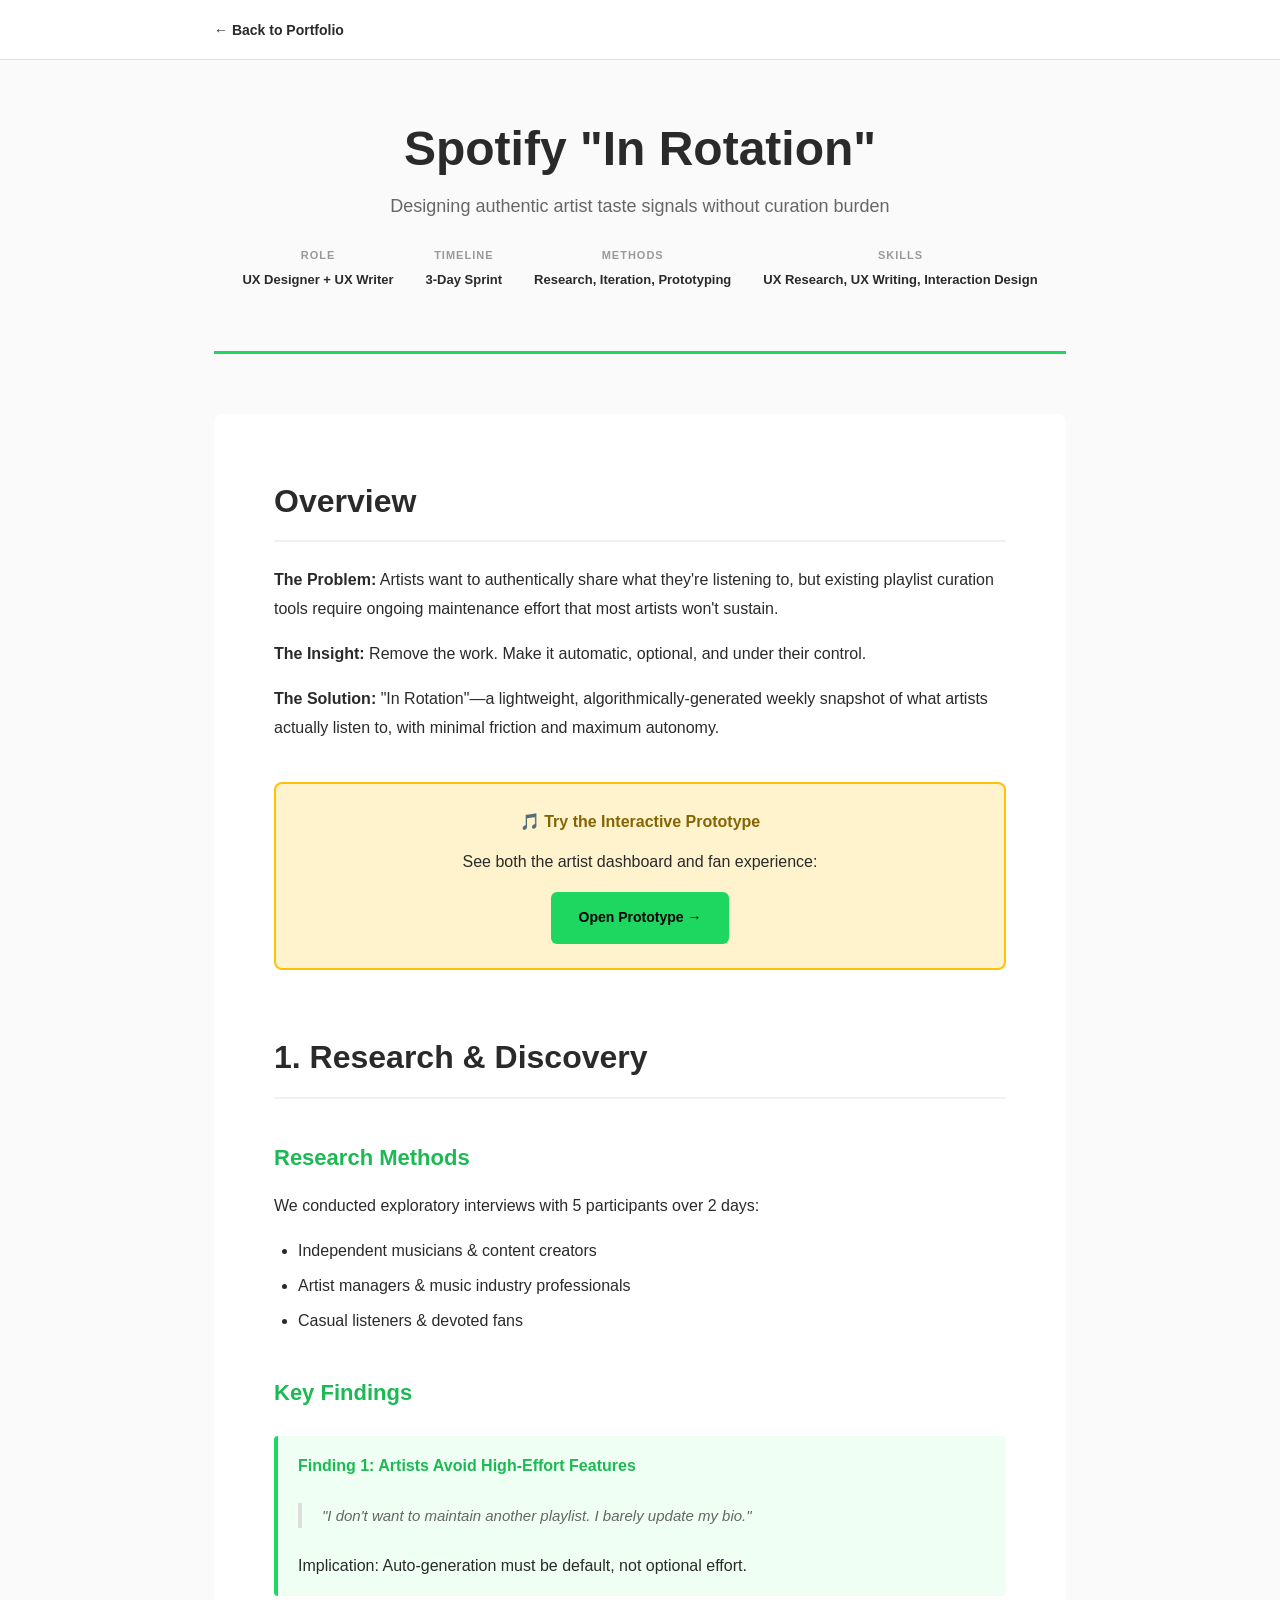
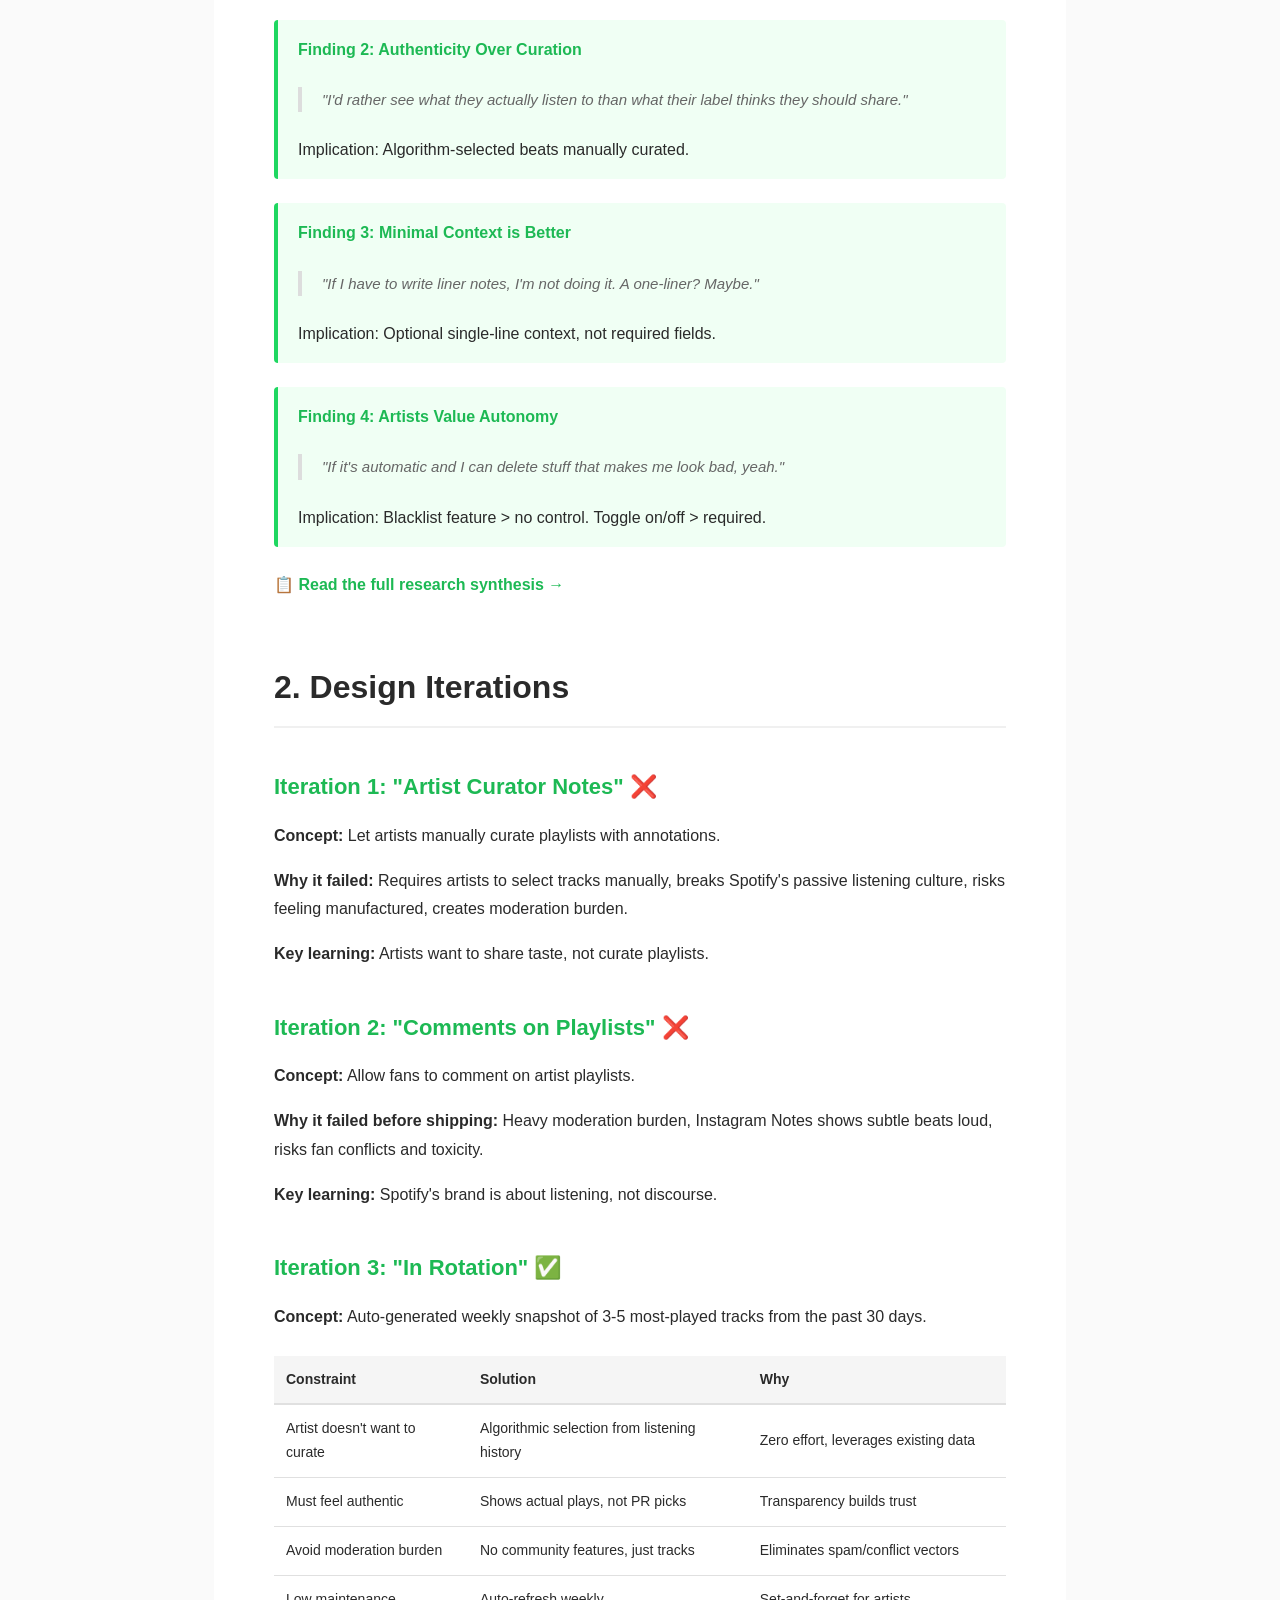
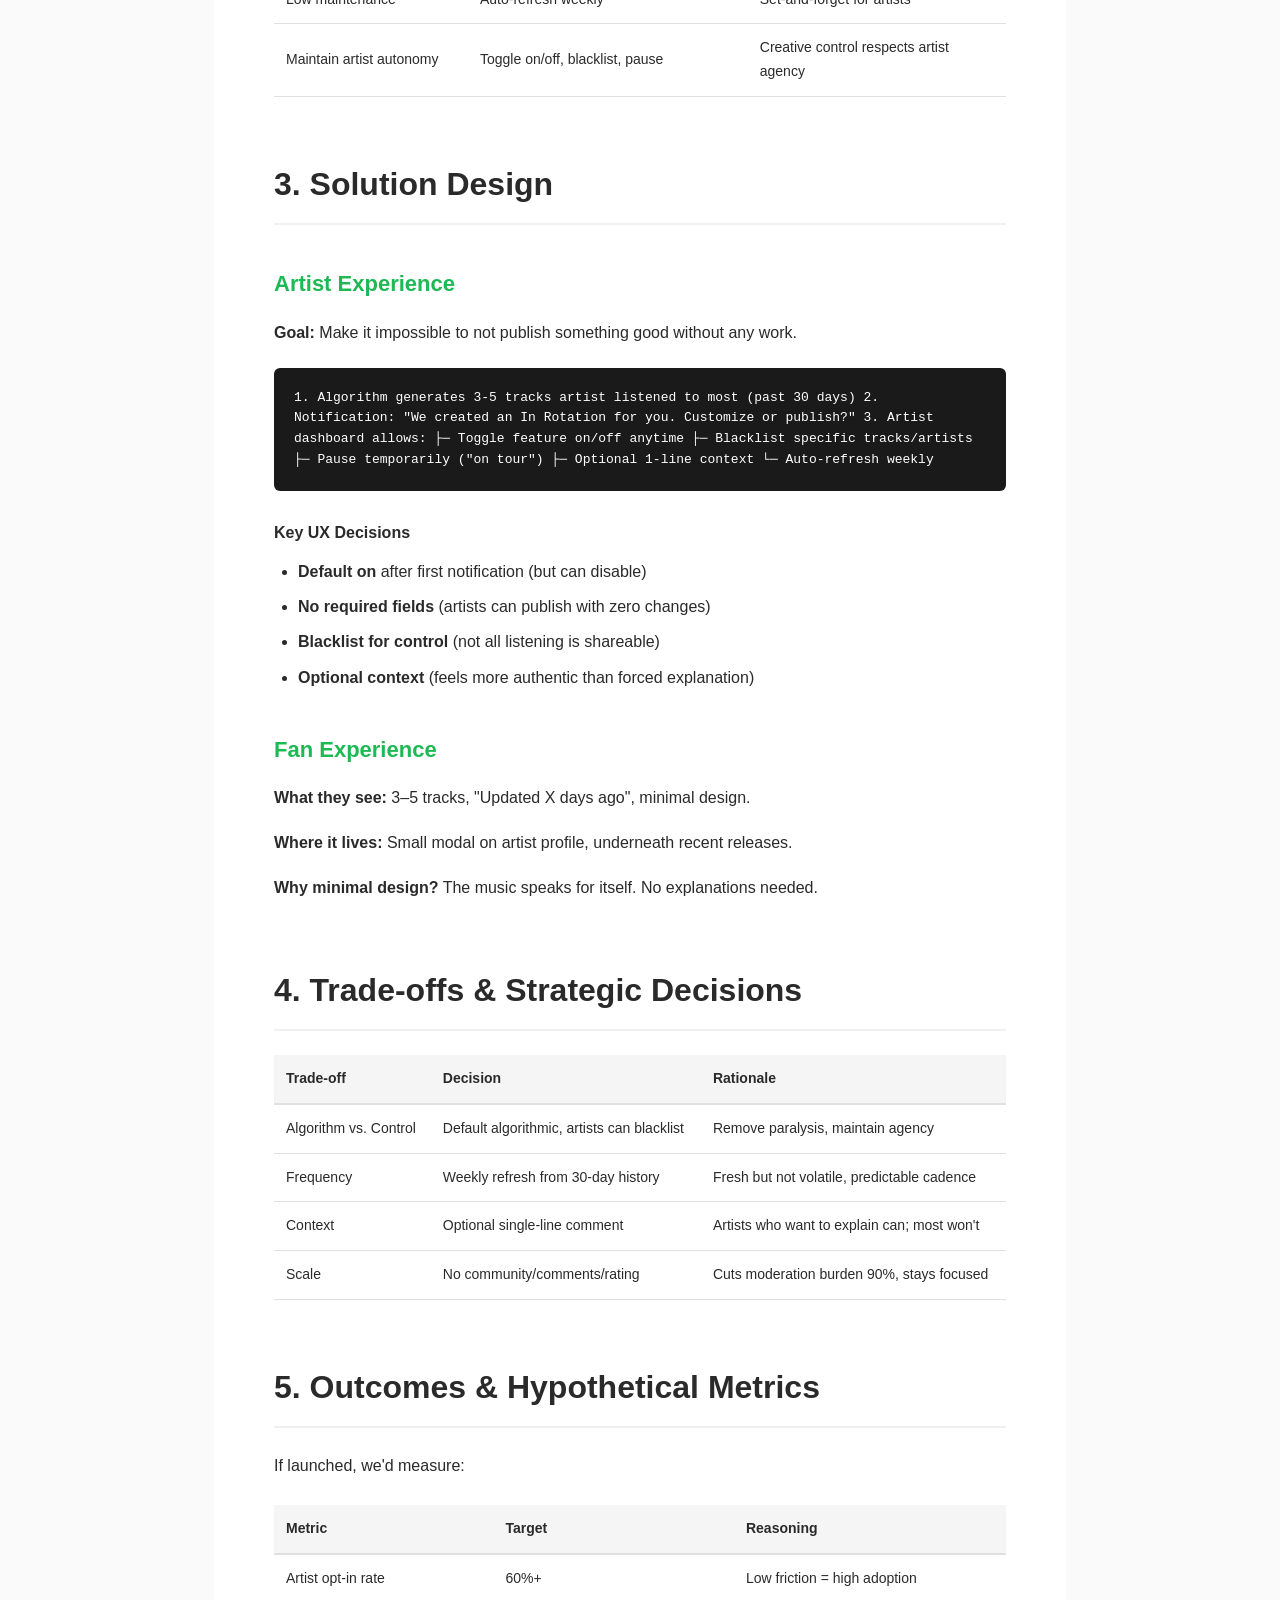
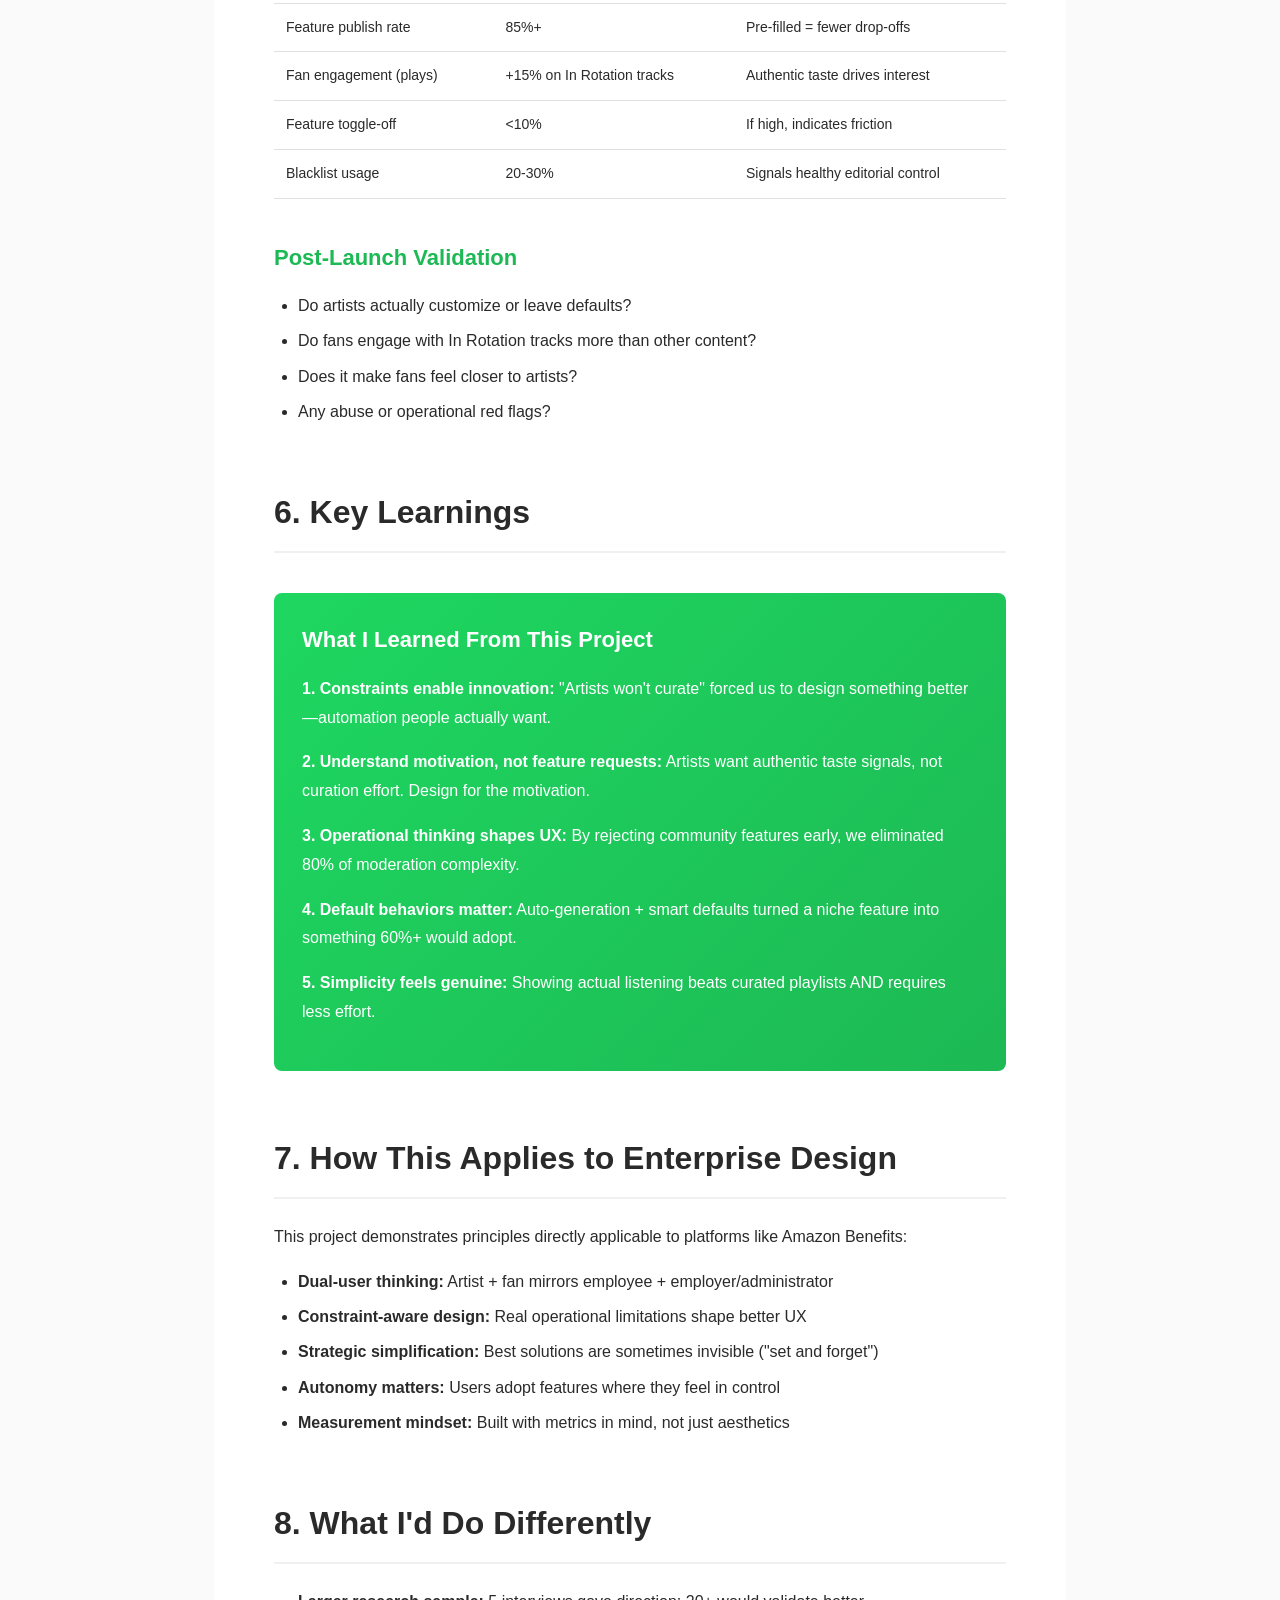
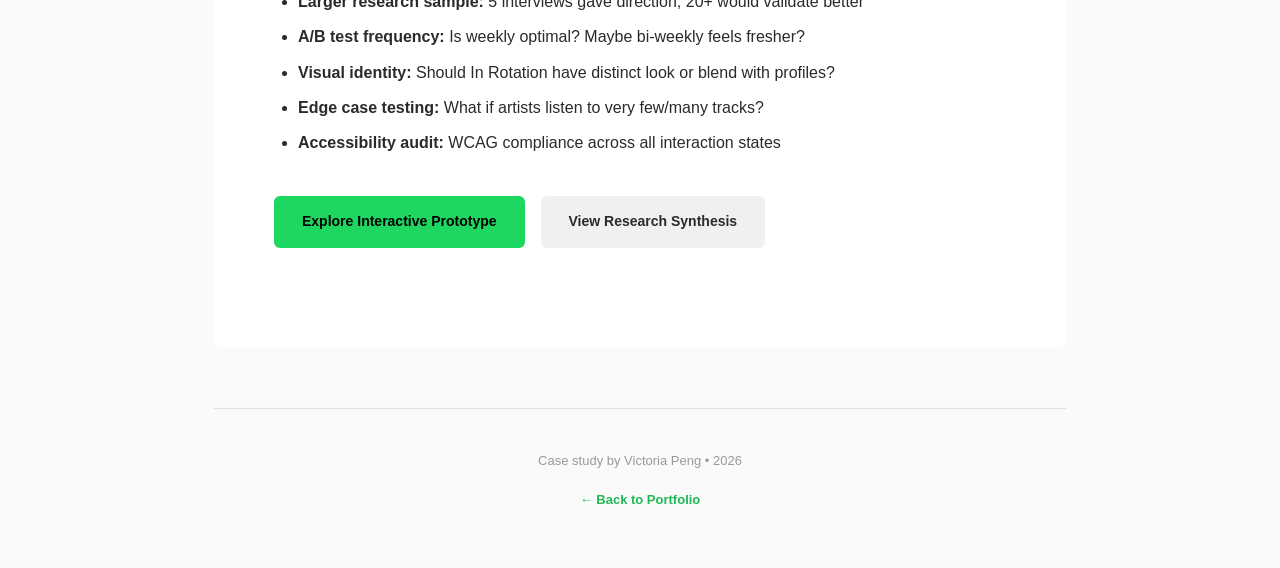
==== case-studies/index.html @ f32ef050 "Add Spotify 'In Rotation' case study with research, prototype, and documentation" ====
<!DOCTYPE html>
<html lang="en">
<head>
  <meta charset="UTF-8">
  <meta name="viewport" content="width=device-width, initial-scale=1.0">
  <title>Case Study: Spotify "In Rotation" — Victoria Peng, UX Designer</title>
  <meta name="description" content="How we designed a low-friction feature for artists to share their authentic listening habits without curation burden.">
  <style>
    * { margin: 0; padding: 0; box-sizing: border-box; }

    ::-webkit-scrollbar { width: 8px; }
    ::-webkit-scrollbar-track { background: #f5f5f5; }
    ::-webkit-scrollbar-thumb { background: #1DB954; border-radius: 4px; }

    body {
      font-family: -apple-system, BlinkMacSystemFont, 'Segoe UI', Roboto, Oxygen, Ubuntu, Cantarell, sans-serif;
      font-size: 16px;
      line-height: 1.7;
      color: #2a2a2a;
      background: #fafafa;
    }

    .container {
      max-width: 900px;
      margin: 0 auto;
      padding: 0 24px;
    }

    /* Navigation */
    nav {
      background: #fff;
      border-bottom: 1px solid #e0e0e0;
      padding: 16px 0;
      position: sticky;
      top: 0;
      z-index: 100;
    }

    nav a {
      color: #2a2a2a;
      text-decoration: none;
      font-size: 14px;
      font-weight: 600;
    }

    nav a:hover {
      color: #1DB954;
    }

    /* Header */
    .case-header {
      padding: 60px 0;
      text-align: center;
      border-bottom: 3px solid #1ed760;
      margin-bottom: 60px;
    }

    .case-header h1 {
      font-size: 48px;
      font-weight: 700;
      margin-bottom: 12px;
      line-height: 1.2;
    }

    .case-header .subtitle {
      font-size: 18px;
      color: #666;
      margin-bottom: 24px;
    }

    .metadata {
      display: flex;
      justify-content: center;
      gap: 32px;
      flex-wrap: wrap;
      margin-top: 24px;
    }

    .meta-item {
      font-size: 13px;
    }

    .meta-label {
      color: #999;
      font-weight: 600;
      text-transform: uppercase;
      font-size: 11px;
      letter-spacing: 1px;
      display: block;
      margin-bottom: 4px;
    }

    .meta-value {
      color: #2a2a2a;
      font-weight: 600;
    }

    /* Content */
    .content {
      background: #fff;
      border-radius: 8px;
      padding: 60px;
      margin-bottom: 40px;
    }

    h2 {
      font-size: 32px;
      margin-top: 60px;
      margin-bottom: 24px;
      padding-bottom: 12px;
      border-bottom: 2px solid #f0f0f0;
    }

    h2:first-child {
      margin-top: 0;
    }

    h3 {
      font-size: 22px;
      margin-top: 40px;
      margin-bottom: 16px;
      color: #1DB954;
    }

    h4 {
      font-size: 16px;
      margin-top: 28px;
      margin-bottom: 12px;
      font-weight: 700;
    }

    p {
      margin-bottom: 16px;
      line-height: 1.8;
    }

    ul, ol {
      margin-left: 24px;
      margin-bottom: 16px;
    }

    li {
      margin-bottom: 8px;
    }

    /* Highlights */
    .finding {
      background: #f0fff4;
      border-left: 4px solid #1ed760;
      padding: 16px 20px;
      margin: 24px 0;
      border-radius: 4px;
    }

    .finding strong {
      color: #1DB954;
    }

    blockquote {
      font-style: italic;
      color: #666;
      border-left: 4px solid #ddd;
      padding-left: 20px;
      margin: 24px 0;
      font-size: 15px;
    }

    /* Tables */
    table {
      width: 100%;
      border-collapse: collapse;
      margin: 24px 0;
      font-size: 14px;
    }

    th {
      background: #f5f5f5;
      padding: 12px;
      text-align: left;
      font-weight: 700;
      border-bottom: 2px solid #e0e0e0;
    }

    td {
      padding: 12px;
      border-bottom: 1px solid #e0e0e0;
    }

    tr:hover {
      background: #fafafa;
    }

    /* Links & CTAs */
    a {
      color: #1DB954;
      text-decoration: none;
      font-weight: 600;
      transition: all 0.2s;
    }

    a:hover {
      text-decoration: underline;
    }

    .cta-group {
      display: flex;
      gap: 16px;
      margin: 40px 0;
      flex-wrap: wrap;
    }

    .cta-btn {
      display: inline-block;
      padding: 14px 28px;
      border-radius: 6px;
      font-size: 14px;
      font-weight: 600;
      transition: all 0.2s;
      text-decoration: none;
      border: none;
      cursor: pointer;
    }

    .cta-btn-primary {
      background: #1ed760;
      color: #000;
    }

    .cta-btn-primary:hover {
      background: #1DB954;
      transform: translateY(-2px);
    }

    .cta-btn-secondary {
      background: #f0f0f0;
      color: #2a2a2a;
    }

    .cta-btn-secondary:hover {
      background: #e0e0e0;
    }

    /* Code/Boxes */
    .code-block {
      background: #1a1a1a;
      color: #fff;
      padding: 20px;
      border-radius: 6px;
      overflow-x: auto;
      margin: 20px 0;
      font-family: 'Courier New', monospace;
      font-size: 13px;
      line-height: 1.6;
    }

    .tldr {
      background: linear-gradient(135deg, #1ed760, #1DB954);
      color: #fff;
      padding: 28px;
      border-radius: 8px;
      margin: 40px 0;
      font-size: 16px;
    }

    .tldr h3 {
      color: #fff;
      margin-top: 0;
    }

    /* Prototype Link */
    .prototype-cta {
      background: #fff3cd;
      border: 2px solid #ffc107;
      padding: 24px;
      border-radius: 8px;
      margin: 40px 0;
      text-align: center;
    }

    .prototype-cta h4 {
      margin-top: 0;
      color: #856404;
    }

    /* Footer */
    .case-footer {
      padding: 40px 0;
      border-top: 1px solid #e0e0e0;
      margin-top: 60px;
      text-align: center;
      color: #999;
      font-size: 13px;
    }

    .back-link {
      display: inline-block;
      margin-bottom: 40px;
      padding: 8px 0;
    }

    /* Responsive */
    @media (max-width: 768px) {
      .content {
        padding: 32px 24px;
      }

      .case-header {
        padding: 40px 0;
      }

      .case-header h1 {
        font-size: 32px;
      }

      .metadata {
        gap: 20px;
      }

      table {
        font-size: 12px;
      }

      th, td {
        padding: 8px;
      }
    }
  </style>
</head>
<body>
  <nav>
    <div class="container">
      <a href="/">← Back to Portfolio</a>
    </div>
  </nav>

  <div class="container">
    <div class="case-header">
      <h1>Spotify "In Rotation"</h1>
      <p class="subtitle">Designing authentic artist taste signals without curation burden</p>
      <div class="metadata">
        <div class="meta-item">
          <span class="meta-label">Role</span>
          <span class="meta-value">UX Designer + UX Writer</span>
        </div>
        <div class="meta-item">
          <span class="meta-label">Timeline</span>
          <span class="meta-value">3-Day Sprint</span>
        </div>
        <div class="meta-item">
          <span class="meta-label">Methods</span>
          <span class="meta-value">Research, Iteration, Prototyping</span>
        </div>
        <div class="meta-item">
          <span class="meta-label">Skills</span>
          <span class="meta-value">UX Research, UX Writing, Interaction Design</span>
        </div>
      </div>
    </div>

    <div class="content">
      <h2>Overview</h2>
      <p><strong>The Problem:</strong> Artists want to authentically share what they're listening to, but existing playlist curation tools require ongoing maintenance effort that most artists won't sustain.</p>
      <p><strong>The Insight:</strong> Remove the work. Make it automatic, optional, and under their control.</p>
      <p><strong>The Solution:</strong> "In Rotation"—a lightweight, algorithmically-generated weekly snapshot of what artists actually listen to, with minimal friction and maximum autonomy.</p>

      <div class="prototype-cta">
        <h4>🎵 Try the Interactive Prototype</h4>
        <p>See both the artist dashboard and fan experience:</p>
        <div class="cta-group" style="justify-content: center; margin: 16px 0 0 0;">
          <a href="spotify-prototype.html" class="cta-btn cta-btn-primary">Open Prototype →</a>
        </div>
      </div>

      <h2>1. Research & Discovery</h2>

      <h3>Research Methods</h3>
      <p>We conducted exploratory interviews with 5 participants over 2 days:</p>
      <ul>
        <li>Independent musicians &amp; content creators</li>
        <li>Artist managers &amp; music industry professionals</li>
        <li>Casual listeners &amp; devoted fans</li>
      </ul>

      <h3>Key Findings</h3>

      <div class="finding">
        <strong>Finding 1: Artists Avoid High-Effort Features</strong><br>
        <blockquote>"I don't want to maintain another playlist. I barely update my bio."</blockquote>
        Implication: Auto-generation must be default, not optional effort.
      </div>

      <div class="finding">
        <strong>Finding 2: Authenticity Over Curation</strong><br>
        <blockquote>"I'd rather see what they actually listen to than what their label thinks they should share."</blockquote>
        Implication: Algorithm-selected beats manually curated.
      </div>

      <div class="finding">
        <strong>Finding 3: Minimal Context is Better</strong><br>
        <blockquote>"If I have to write liner notes, I'm not doing it. A one-liner? Maybe."</blockquote>
        Implication: Optional single-line context, not required fields.
      </div>

      <div class="finding">
        <strong>Finding 4: Artists Value Autonomy</strong><br>
        <blockquote>"If it's automatic and I can delete stuff that makes me look bad, yeah."</blockquote>
        Implication: Blacklist feature > no control. Toggle on/off > required.
      </div>

      <p style="margin-top: 24px;"><a href="spotify-research-synthesis.md">📋 Read the full research synthesis →</a></p>

      <h2>2. Design Iterations</h2>

      <h3>Iteration 1: "Artist Curator Notes" ❌</h3>
      <p><strong>Concept:</strong> Let artists manually curate playlists with annotations.</p>
      <p><strong>Why it failed:</strong> Requires artists to select tracks manually, breaks Spotify's passive listening culture, risks feeling manufactured, creates moderation burden.</p>
      <p><strong>Key learning:</strong> Artists want to share taste, not curate playlists.</p>

      <h3>Iteration 2: "Comments on Playlists" ❌</h3>
      <p><strong>Concept:</strong> Allow fans to comment on artist playlists.</p>
      <p><strong>Why it failed before shipping:</strong> Heavy moderation burden, Instagram Notes shows subtle beats loud, risks fan conflicts and toxicity.</p>
      <p><strong>Key learning:</strong> Spotify's brand is about listening, not discourse.</p>

      <h3>Iteration 3: "In Rotation" ✅</h3>
      <p><strong>Concept:</strong> Auto-generated weekly snapshot of 3-5 most-played tracks from the past 30 days.</p>
      <table>
        <tr>
          <th>Constraint</th>
          <th>Solution</th>
          <th>Why</th>
        </tr>
        <tr>
          <td>Artist doesn't want to curate</td>
          <td>Algorithmic selection from listening history</td>
          <td>Zero effort, leverages existing data</td>
        </tr>
        <tr>
          <td>Must feel authentic</td>
          <td>Shows actual plays, not PR picks</td>
          <td>Transparency builds trust</td>
        </tr>
        <tr>
          <td>Avoid moderation burden</td>
          <td>No community features, just tracks</td>
          <td>Eliminates spam/conflict vectors</td>
        </tr>
        <tr>
          <td>Low maintenance</td>
          <td>Auto-refresh weekly</td>
          <td>Set-and-forget for artists</td>
        </tr>
        <tr>
          <td>Maintain artist autonomy</td>
          <td>Toggle on/off, blacklist, pause</td>
          <td>Creative control respects artist agency</td>
        </tr>
      </table>

      <h2>3. Solution Design</h2>

      <h3>Artist Experience</h3>
      <p><strong>Goal:</strong> Make it impossible to not publish something good without any work.</p>

      <div class="code-block">
1. Algorithm generates 3-5 tracks artist listened to most (past 30 days)
2. Notification: "We created an In Rotation for you. Customize or publish?"
3. Artist dashboard allows:
   ├─ Toggle feature on/off anytime
   ├─ Blacklist specific tracks/artists
   ├─ Pause temporarily ("on tour")
   ├─ Optional 1-line context
   └─ Auto-refresh weekly
      </div>

      <h4>Key UX Decisions</h4>
      <ul>
        <li><strong>Default on</strong> after first notification (but can disable)</li>
        <li><strong>No required fields</strong> (artists can publish with zero changes)</li>
        <li><strong>Blacklist for control</strong> (not all listening is shareable)</li>
        <li><strong>Optional context</strong> (feels more authentic than forced explanation)</li>
      </ul>

      <h3>Fan Experience</h3>
      <p><strong>What they see:</strong> 3–5 tracks, "Updated X days ago", minimal design.</p>
      <p><strong>Where it lives:</strong> Small modal on artist profile, underneath recent releases.</p>
      <p><strong>Why minimal design?</strong> The music speaks for itself. No explanations needed.</p>

      <h2>4. Trade-offs & Strategic Decisions</h2>

      <table>
        <tr>
          <th>Trade-off</th>
          <th>Decision</th>
          <th>Rationale</th>
        </tr>
        <tr>
          <td>Algorithm vs. Control</td>
          <td>Default algorithmic, artists can blacklist</td>
          <td>Remove paralysis, maintain agency</td>
        </tr>
        <tr>
          <td>Frequency</td>
          <td>Weekly refresh from 30-day history</td>
          <td>Fresh but not volatile, predictable cadence</td>
        </tr>
        <tr>
          <td>Context</td>
          <td>Optional single-line comment</td>
          <td>Artists who want to explain can; most won't</td>
        </tr>
        <tr>
          <td>Scale</td>
          <td>No community/comments/rating</td>
          <td>Cuts moderation burden 90%, stays focused</td>
        </tr>
      </table>

      <h2>5. Outcomes & Hypothetical Metrics</h2>

      <p>If launched, we'd measure:</p>

      <table>
        <tr>
          <th>Metric</th>
          <th>Target</th>
          <th>Reasoning</th>
        </tr>
        <tr>
          <td>Artist opt-in rate</td>
          <td>60%+</td>
          <td>Low friction = high adoption</td>
        </tr>
        <tr>
          <td>Feature publish rate</td>
          <td>85%+</td>
          <td>Pre-filled = fewer drop-offs</td>
        </tr>
        <tr>
          <td>Fan engagement (plays)</td>
          <td>+15% on In Rotation tracks</td>
          <td>Authentic taste drives interest</td>
        </tr>
        <tr>
          <td>Feature toggle-off</td>
          <td>&lt;10%</td>
          <td>If high, indicates friction</td>
        </tr>
        <tr>
          <td>Blacklist usage</td>
          <td>20-30%</td>
          <td>Signals healthy editorial control</td>
        </tr>
      </table>

      <h3>Post-Launch Validation</h3>
      <ul>
        <li>Do artists actually customize or leave defaults?</li>
        <li>Do fans engage with In Rotation tracks more than other content?</li>
        <li>Does it make fans feel closer to artists?</li>
        <li>Any abuse or operational red flags?</li>
      </ul>

      <h2>6. Key Learnings</h2>

      <div class="tldr">
        <h3>What I Learned From This Project</h3>
        <p><strong>1. Constraints enable innovation:</strong> "Artists won't curate" forced us to design something better—automation people actually want.</p>
        <p><strong>2. Understand motivation, not feature requests:</strong> Artists want authentic taste signals, not curation effort. Design for the motivation.</p>
        <p><strong>3. Operational thinking shapes UX:</strong> By rejecting community features early, we eliminated 80% of moderation complexity.</p>
        <p><strong>4. Default behaviors matter:</strong> Auto-generation + smart defaults turned a niche feature into something 60%+ would adopt.</p>
        <p><strong>5. Simplicity feels genuine:</strong> Showing actual listening beats curated playlists AND requires less effort.</p>
      </div>

      <h2>7. How This Applies to Enterprise Design</h2>

      <p>This project demonstrates principles directly applicable to platforms like Amazon Benefits:</p>

      <ul>
        <li><strong>Dual-user thinking:</strong> Artist + fan mirrors employee + employer/administrator</li>
        <li><strong>Constraint-aware design:</strong> Real operational limitations shape better UX</li>
        <li><strong>Strategic simplification:</strong> Best solutions are sometimes invisible ("set and forget")</li>
        <li><strong>Autonomy matters:</strong> Users adopt features where they feel in control</li>
        <li><strong>Measurement mindset:</strong> Built with metrics in mind, not just aesthetics</li>
      </ul>

      <h2>8. What I'd Do Differently</h2>

      <ul>
        <li><strong>Larger research sample:</strong> 5 interviews gave direction; 20+ would validate better</li>
        <li><strong>A/B test frequency:</strong> Is weekly optimal? Maybe bi-weekly feels fresher?</li>
        <li><strong>Visual identity:</strong> Should In Rotation have distinct look or blend with profiles?</li>
        <li><strong>Edge case testing:</strong> What if artists listen to very few/many tracks?</li>
        <li><strong>Accessibility audit:</strong> WCAG compliance across all interaction states</li>
      </ul>

      <div class="cta-group">
        <a href="spotify-prototype.html" class="cta-btn cta-btn-primary">Explore Interactive Prototype</a>
        <a href="spotify-research-synthesis.md" class="cta-btn cta-btn-secondary">View Research Synthesis</a>
      </div>
    </div>

    <div class="case-footer">
      <p>Case study by Victoria Peng • 2026</p>
      <p><a href="/">← Back to Portfolio</a></p>
    </div>
  </div>
</body>
</html>
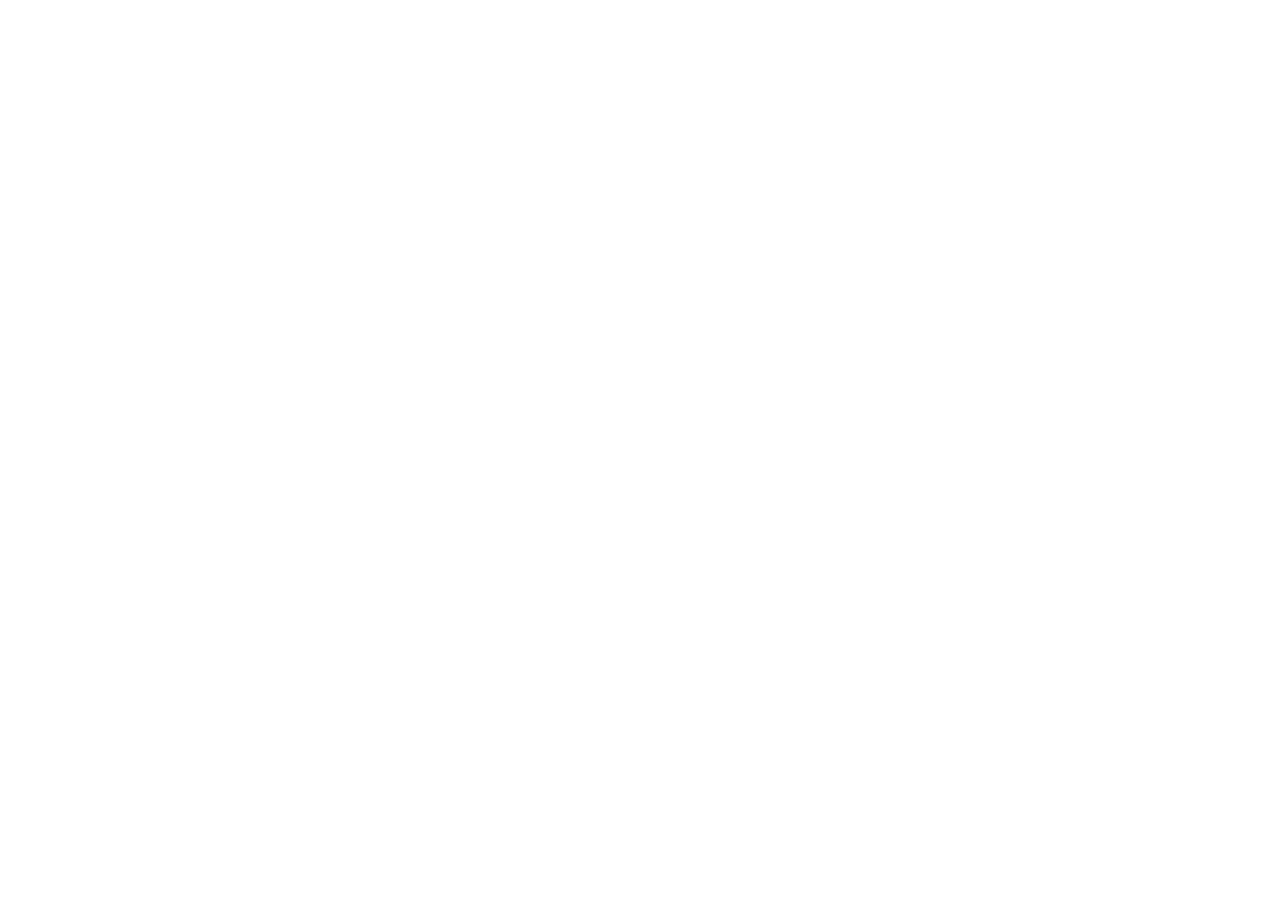
==== commit 72139a96: "Redesign case study and prototype: match main site styling, remove emojis, follow Spotify brand guid" ====
--- a/case-studies/index.html
+++ b/case-studies/index.html
@@ -3,606 +3,390 @@
 <head>
   <meta charset="UTF-8">
   <meta name="viewport" content="width=device-width, initial-scale=1.0">
-  <title>Case Study: Spotify "In Rotation" — Victoria Peng, UX Designer</title>
-  <meta name="description" content="How we designed a low-friction feature for artists to share their authentic listening habits without curation burden.">
+  <title>Case Study: Spotify "In Rotation" — Victoria Peng</title>
   <style>
     * { margin: 0; padding: 0; box-sizing: border-box; }
 
-    ::-webkit-scrollbar { width: 8px; }
-    ::-webkit-scrollbar-track { background: #f5f5f5; }
-    ::-webkit-scrollbar-thumb { background: #1DB954; border-radius: 4px; }
+    ::-webkit-scrollbar { width: 5px; }
+    ::-webkit-scrollbar-track { background: #ffe8f4; }
+    ::-webkit-scrollbar-thumb { background: #ff59a6; border-radius: 3px; }
 
     body {
-      font-family: -apple-system, BlinkMacSystemFont, 'Segoe UI', Roboto, Oxygen, Ubuntu, Cantarell, sans-serif;
-      font-size: 16px;
-      line-height: 1.7;
-      color: #2a2a2a;
-      background: #fafafa;
-    }
-
-    .container {
-      max-width: 900px;
-      margin: 0 auto;
+      font-family: Verdana, sans-serif;
+      font-size: 10px;
+      background: #fff;
+      color: #444;
+      cursor: crosshair;
+      line-height: 1.8;
+    }
+
+    a {
+      color: #ff1bad;
+      text-decoration: underline dotted;
+    }
+    a:hover { font-weight: bold; letter-spacing: 0.5px; }
+
+    #container {
+      max-width: 560px;
+      margin: 24px auto;
       padding: 0 24px;
     }
 
-    /* Navigation */
-    nav {
-      background: #fff;
-      border-bottom: 1px solid #e0e0e0;
-      padding: 16px 0;
-      position: sticky;
-      top: 0;
-      z-index: 100;
-    }
-
-    nav a {
-      color: #2a2a2a;
+    header {
+      text-align: center;
+      border-bottom: 1px dotted #ff99c8;
+      padding-bottom: 18px;
+      margin-bottom: 28px;
+    }
+
+    h1 {
+      font-family: 'Century Gothic', 'Futura', 'Trebuchet MS', sans-serif;
+      font-size: 18px;
+      font-weight: 400;
+      letter-spacing: -1px;
+      color: #ff59a6;
+      margin-bottom: 8px;
+    }
+
+    .subtitle {
+      font-size: 9px;
+      color: #bbb;
+      margin-bottom: 12px;
+    }
+
+    .metadata {
+      font-size: 9px;
+      color: #999;
+      letter-spacing: 0.5px;
+    }
+
+    .metadata-item {
+      display: block;
+      margin-top: 4px;
+    }
+
+    .metadata-label {
+      font-weight: 600;
+      color: #ff59a6;
+    }
+
+    .nav {
+      margin-top: 12px;
+      padding-top: 12px;
+      border-top: 1px dotted #ffcde4;
+    }
+
+    .nav a {
+      color: #ff59a6;
       text-decoration: none;
-      font-size: 14px;
-      font-weight: 600;
-    }
-
-    nav a:hover {
-      color: #1DB954;
-    }
-
-    /* Header */
-    .case-header {
-      padding: 60px 0;
-      text-align: center;
-      border-bottom: 3px solid #1ed760;
-      margin-bottom: 60px;
-    }
-
-    .case-header h1 {
-      font-size: 48px;
-      font-weight: 700;
+      margin-right: 16px;
+      font-size: 8px;
+      text-transform: uppercase;
+      letter-spacing: 1px;
+    }
+
+    .nav a:hover {
+      text-decoration: underline dotted;
+      font-weight: bold;
+    }
+
+    section {
+      margin-bottom: 28px;
+      border-bottom: 1px dotted #ffcde4;
+      padding-bottom: 22px;
+    }
+    section:last-of-type { border-bottom: none; }
+
+    h2 {
+      font-family: 'Century Gothic', 'Futura', 'Trebuchet MS', sans-serif;
+      font-size: 10px;
+      font-weight: 400;
+      color: #ff59a6;
+      text-transform: uppercase;
+      letter-spacing: 2.5px;
       margin-bottom: 12px;
-      line-height: 1.2;
-    }
-
-    .case-header .subtitle {
-      font-size: 18px;
-      color: #666;
-      margin-bottom: 24px;
-    }
-
-    .metadata {
-      display: flex;
-      justify-content: center;
-      gap: 32px;
-      flex-wrap: wrap;
-      margin-top: 24px;
-    }
-
-    .meta-item {
-      font-size: 13px;
-    }
-
-    .meta-label {
-      color: #999;
-      font-weight: 600;
+      margin-top: 20px;
+    }
+
+    h2:first-of-type {
+      margin-top: 0;
+    }
+
+    h3 {
+      font-size: 10px;
+      font-weight: 600;
+      color: #ff1bad;
+      margin-top: 12px;
+      margin-bottom: 8px;
       text-transform: uppercase;
-      font-size: 11px;
-      letter-spacing: 1px;
-      display: block;
+      letter-spacing: 1px;
+    }
+
+    p {
+      margin-bottom: 8px;
+      line-height: 1.8;
+    }
+
+    ul, ol {
+      margin-left: 20px;
+      margin-bottom: 8px;
+    }
+
+    li {
       margin-bottom: 4px;
-    }
-
-    .meta-value {
-      color: #2a2a2a;
-      font-weight: 600;
-    }
-
-    /* Content */
-    .content {
-      background: #fff;
-      border-radius: 8px;
-      padding: 60px;
-      margin-bottom: 40px;
-    }
-
-    h2 {
-      font-size: 32px;
-      margin-top: 60px;
-      margin-bottom: 24px;
-      padding-bottom: 12px;
-      border-bottom: 2px solid #f0f0f0;
-    }
-
-    h2:first-child {
-      margin-top: 0;
-    }
-
-    h3 {
-      font-size: 22px;
-      margin-top: 40px;
-      margin-bottom: 16px;
-      color: #1DB954;
-    }
-
-    h4 {
-      font-size: 16px;
-      margin-top: 28px;
-      margin-bottom: 12px;
-      font-weight: 700;
-    }
-
-    p {
-      margin-bottom: 16px;
-      line-height: 1.8;
-    }
-
-    ul, ol {
-      margin-left: 24px;
-      margin-bottom: 16px;
-    }
-
-    li {
-      margin-bottom: 8px;
-    }
-
-    /* Highlights */
-    .finding {
-      background: #f0fff4;
-      border-left: 4px solid #1ed760;
-      padding: 16px 20px;
-      margin: 24px 0;
-      border-radius: 4px;
-    }
-
-    .finding strong {
-      color: #1DB954;
-    }
-
-    blockquote {
-      font-style: italic;
-      color: #666;
-      border-left: 4px solid #ddd;
-      padding-left: 20px;
-      margin: 24px 0;
-      font-size: 15px;
-    }
-
-    /* Tables */
+      font-size: 10px;
+    }
+
     table {
       width: 100%;
       border-collapse: collapse;
-      margin: 24px 0;
-      font-size: 14px;
+      margin: 12px 0;
+      font-size: 9px;
     }
 
     th {
-      background: #f5f5f5;
+      background: #fff5fb;
+      padding: 8px;
+      text-align: left;
+      font-weight: 600;
+      color: #ff59a6;
+      border: 1px dotted #ff99c8;
+    }
+
+    td {
+      padding: 8px;
+      border: 1px dotted #ffcde4;
+    }
+
+    blockquote {
+      font-style: italic;
+      color: #999;
+      border-left: 2px solid #ff99c8;
+      padding-left: 12px;
+      margin: 12px 0;
+      font-size: 9px;
+    }
+
+    .finding {
+      background: #fff5fb;
+      border: 1px dotted #ff99c8;
       padding: 12px;
-      text-align: left;
-      font-weight: 700;
-      border-bottom: 2px solid #e0e0e0;
-    }
-
-    td {
-      padding: 12px;
-      border-bottom: 1px solid #e0e0e0;
-    }
-
-    tr:hover {
-      background: #fafafa;
-    }
-
-    /* Links & CTAs */
-    a {
-      color: #1DB954;
+      margin: 12px 0;
+      font-size: 9px;
+    }
+
+    .prototype-link {
+      background: #fff5fb;
+      border: 1px dotted #ff99c8;
+      padding: 16px;
+      margin: 20px 0;
+      text-align: center;
+    }
+
+    .prototype-link a {
+      display: inline-block;
+      background: #ff59a6;
+      color: #fff;
+      padding: 8px 16px;
       text-decoration: none;
-      font-weight: 600;
-      transition: all 0.2s;
-    }
-
-    a:hover {
-      text-decoration: underline;
-    }
-
-    .cta-group {
-      display: flex;
-      gap: 16px;
-      margin: 40px 0;
-      flex-wrap: wrap;
-    }
-
-    .cta-btn {
-      display: inline-block;
-      padding: 14px 28px;
-      border-radius: 6px;
-      font-size: 14px;
-      font-weight: 600;
-      transition: all 0.2s;
-      text-decoration: none;
-      border: none;
-      cursor: pointer;
-    }
-
-    .cta-btn-primary {
-      background: #1ed760;
-      color: #000;
-    }
-
-    .cta-btn-primary:hover {
-      background: #1DB954;
-      transform: translateY(-2px);
-    }
-
-    .cta-btn-secondary {
-      background: #f0f0f0;
-      color: #2a2a2a;
-    }
-
-    .cta-btn-secondary:hover {
-      background: #e0e0e0;
-    }
-
-    /* Code/Boxes */
-    .code-block {
-      background: #1a1a1a;
-      color: #fff;
-      padding: 20px;
-      border-radius: 6px;
-      overflow-x: auto;
-      margin: 20px 0;
-      font-family: 'Courier New', monospace;
-      font-size: 13px;
-      line-height: 1.6;
-    }
-
-    .tldr {
-      background: linear-gradient(135deg, #1ed760, #1DB954);
-      color: #fff;
-      padding: 28px;
-      border-radius: 8px;
-      margin: 40px 0;
-      font-size: 16px;
-    }
-
-    .tldr h3 {
-      color: #fff;
-      margin-top: 0;
-    }
-
-    /* Prototype Link */
-    .prototype-cta {
-      background: #fff3cd;
-      border: 2px solid #ffc107;
-      padding: 24px;
-      border-radius: 8px;
-      margin: 40px 0;
+      font-size: 9px;
+      font-weight: 600;
+      text-transform: uppercase;
+      letter-spacing: 1px;
+      margin-top: 8px;
+    }
+
+    .prototype-link a:hover {
+      background: #ff1bad;
+      font-weight: 600;
+      letter-spacing: 1px;
+    }
+
+    footer {
       text-align: center;
-    }
-
-    .prototype-cta h4 {
-      margin-top: 0;
-      color: #856404;
-    }
-
-    /* Footer */
-    .case-footer {
-      padding: 40px 0;
-      border-top: 1px solid #e0e0e0;
-      margin-top: 60px;
-      text-align: center;
-      color: #999;
-      font-size: 13px;
-    }
-
-    .back-link {
-      display: inline-block;
-      margin-bottom: 40px;
-      padding: 8px 0;
-    }
-
-    /* Responsive */
-    @media (max-width: 768px) {
-      .content {
-        padding: 32px 24px;
-      }
-
-      .case-header {
-        padding: 40px 0;
-      }
-
-      .case-header h1 {
-        font-size: 32px;
-      }
-
-      .metadata {
-        gap: 20px;
-      }
-
-      table {
-        font-size: 12px;
-      }
-
-      th, td {
-        padding: 8px;
-      }
-    }
-  </style>
+      font-size: 9px;
+      color: #ffb3d9;
+      padding: 20px 0 32px;
+      letter-spacing: 1px;
+    }
 </head>
 <body>
-  <nav>
-    <div class="container">
-      <a href="/">← Back to Portfolio</a>
+<div id="container">
+  <header>
+    <h1>Case Study: Spotify "In Rotation"</h1>
+    <div class="subtitle">Designing authentic artist taste signals without curation burden</div>
+    <div class="metadata">
+      <div class="metadata-item"><span class="metadata-label">Role:</span> UX Designer + UX Writer</div>
+      <div class="metadata-item"><span class="metadata-label">Timeline:</span> 3-Day Sprint</div>
+      <div class="metadata-item"><span class="metadata-label">Methods:</span> User Research, Iteration, Prototyping</div>
     </div>
-  </nav>
-
-  <div class="container">
-    <div class="case-header">
-      <h1>Spotify "In Rotation"</h1>
-      <p class="subtitle">Designing authentic artist taste signals without curation burden</p>
-      <div class="metadata">
-        <div class="meta-item">
-          <span class="meta-label">Role</span>
-          <span class="meta-value">UX Designer + UX Writer</span>
-        </div>
-        <div class="meta-item">
-          <span class="meta-label">Timeline</span>
-          <span class="meta-value">3-Day Sprint</span>
-        </div>
-        <div class="meta-item">
-          <span class="meta-label">Methods</span>
-          <span class="meta-value">Research, Iteration, Prototyping</span>
-        </div>
-        <div class="meta-item">
-          <span class="meta-label">Skills</span>
-          <span class="meta-value">UX Research, UX Writing, Interaction Design</span>
-        </div>
-      </div>
+    <div class="nav">
+      <a href="/#writing">back to portfolio</a>
     </div>
-
-    <div class="content">
-      <h2>Overview</h2>
-      <p><strong>The Problem:</strong> Artists want to authentically share what they're listening to, but existing playlist curation tools require ongoing maintenance effort that most artists won't sustain.</p>
-      <p><strong>The Insight:</strong> Remove the work. Make it automatic, optional, and under their control.</p>
-      <p><strong>The Solution:</strong> "In Rotation"—a lightweight, algorithmically-generated weekly snapshot of what artists actually listen to, with minimal friction and maximum autonomy.</p>
-
-      <div class="prototype-cta">
-        <h4>🎵 Try the Interactive Prototype</h4>
-        <p>See both the artist dashboard and fan experience:</p>
-        <div class="cta-group" style="justify-content: center; margin: 16px 0 0 0;">
-          <a href="spotify-prototype.html" class="cta-btn cta-btn-primary">Open Prototype →</a>
-        </div>
-      </div>
-
-      <h2>1. Research & Discovery</h2>
-
-      <h3>Research Methods</h3>
-      <p>We conducted exploratory interviews with 5 participants over 2 days:</p>
-      <ul>
-        <li>Independent musicians &amp; content creators</li>
-        <li>Artist managers &amp; music industry professionals</li>
-        <li>Casual listeners &amp; devoted fans</li>
-      </ul>
+  </header>
+
+  <main>
+    <section>
+      <h2>Problem</h2>
+      <p>Artists want to authentically share what they're listening to, but existing playlist curation tools require ongoing maintenance effort that most artists won't sustain.</p>
+      <p><strong>Insight:</strong> Remove the work. Make it automatic, optional, and under their control.</p>
+      <p><strong>Solution:</strong> "In Rotation"—a lightweight, algorithmic weekly snapshot of what artists actually listen to, with minimal friction and maximum autonomy.</p>
+    </section>
+
+    <section>
+      <h2>Research</h2>
+      <h3>Methods</h3>
+      <p>Exploratory interviews with 5 participants: musicians, managers, fans.</p>
 
       <h3>Key Findings</h3>
-
       <div class="finding">
         <strong>Finding 1: Artists Avoid High-Effort Features</strong><br>
-        <blockquote>"I don't want to maintain another playlist. I barely update my bio."</blockquote>
-        Implication: Auto-generation must be default, not optional effort.
+        "I don't want to maintain another playlist. I barely update my bio."<br><br>
+        Auto-generation must be default, not optional effort.
       </div>
 
       <div class="finding">
         <strong>Finding 2: Authenticity Over Curation</strong><br>
-        <blockquote>"I'd rather see what they actually listen to than what their label thinks they should share."</blockquote>
-        Implication: Algorithm-selected beats manually curated.
+        "I'd rather see what they actually listen to than what their label thinks they should share."<br><br>
+        Algorithm-selected beats manually curated.
       </div>
 
       <div class="finding">
         <strong>Finding 3: Minimal Context is Better</strong><br>
-        <blockquote>"If I have to write liner notes, I'm not doing it. A one-liner? Maybe."</blockquote>
-        Implication: Optional single-line context, not required fields.
+        "If I have to write liner notes, I'm not doing it. A one-liner? Maybe."<br><br>
+        Optional single-line context, not required fields.
       </div>
 
       <div class="finding">
         <strong>Finding 4: Artists Value Autonomy</strong><br>
-        <blockquote>"If it's automatic and I can delete stuff that makes me look bad, yeah."</blockquote>
-        Implication: Blacklist feature > no control. Toggle on/off > required.
+        "If it's automatic and I can delete stuff that makes me look bad, yeah."<br><br>
+        Blacklist feature > no control. Toggle on/off > required.
       </div>
-
-      <p style="margin-top: 24px;"><a href="spotify-research-synthesis.md">📋 Read the full research synthesis →</a></p>
-
-      <h2>2. Design Iterations</h2>
-
-      <h3>Iteration 1: "Artist Curator Notes" ❌</h3>
-      <p><strong>Concept:</strong> Let artists manually curate playlists with annotations.</p>
-      <p><strong>Why it failed:</strong> Requires artists to select tracks manually, breaks Spotify's passive listening culture, risks feeling manufactured, creates moderation burden.</p>
-      <p><strong>Key learning:</strong> Artists want to share taste, not curate playlists.</p>
-
-      <h3>Iteration 2: "Comments on Playlists" ❌</h3>
-      <p><strong>Concept:</strong> Allow fans to comment on artist playlists.</p>
-      <p><strong>Why it failed before shipping:</strong> Heavy moderation burden, Instagram Notes shows subtle beats loud, risks fan conflicts and toxicity.</p>
-      <p><strong>Key learning:</strong> Spotify's brand is about listening, not discourse.</p>
-
-      <h3>Iteration 3: "In Rotation" ✅</h3>
-      <p><strong>Concept:</strong> Auto-generated weekly snapshot of 3-5 most-played tracks from the past 30 days.</p>
+    </section>
+
+    <section>
+      <h2>Design Iterations</h2>
+
+      <h3>Iteration 1: "Artist Curator Notes"</h3>
+      <p><strong>Why it failed:</strong> Requires manual curation, feels manufactured, creates moderation burden.</p>
+
+      <h3>Iteration 2: "Comments on Playlists"</h3>
+      <p><strong>Why it failed:</strong> Heavy moderation burden, risks fan conflicts, breaks Spotify's listening-focused culture.</p>
+
+      <h3>Iteration 3: "In Rotation"</h3>
+      <p><strong>Why it works:</strong> Auto-generated from listening history, low effort, high autonomy.</p>
+
       <table>
         <tr>
           <th>Constraint</th>
           <th>Solution</th>
-          <th>Why</th>
         </tr>
         <tr>
           <td>Artist doesn't want to curate</td>
           <td>Algorithmic selection from listening history</td>
-          <td>Zero effort, leverages existing data</td>
         </tr>
         <tr>
           <td>Must feel authentic</td>
           <td>Shows actual plays, not PR picks</td>
-          <td>Transparency builds trust</td>
         </tr>
         <tr>
           <td>Avoid moderation burden</td>
           <td>No community features, just tracks</td>
-          <td>Eliminates spam/conflict vectors</td>
         </tr>
         <tr>
           <td>Low maintenance</td>
           <td>Auto-refresh weekly</td>
-          <td>Set-and-forget for artists</td>
-        </tr>
-        <tr>
-          <td>Maintain artist autonomy</td>
+        </tr>
+        <tr>
+          <td>Artist autonomy</td>
           <td>Toggle on/off, blacklist, pause</td>
-          <td>Creative control respects artist agency</td>
         </tr>
       </table>
-
-      <h2>3. Solution Design</h2>
+    </section>
+
+    <section>
+      <h2>Solution</h2>
 
       <h3>Artist Experience</h3>
-      <p><strong>Goal:</strong> Make it impossible to not publish something good without any work.</p>
-
-      <div class="code-block">
-1. Algorithm generates 3-5 tracks artist listened to most (past 30 days)
-2. Notification: "We created an In Rotation for you. Customize or publish?"
-3. Artist dashboard allows:
-   ├─ Toggle feature on/off anytime
-   ├─ Blacklist specific tracks/artists
-   ├─ Pause temporarily ("on tour")
-   ├─ Optional 1-line context
-   └─ Auto-refresh weekly
-      </div>
-
-      <h4>Key UX Decisions</h4>
       <ul>
-        <li><strong>Default on</strong> after first notification (but can disable)</li>
-        <li><strong>No required fields</strong> (artists can publish with zero changes)</li>
-        <li><strong>Blacklist for control</strong> (not all listening is shareable)</li>
-        <li><strong>Optional context</strong> (feels more authentic than forced explanation)</li>
+        <li>Algorithm generates 3-5 tracks from past 30 days</li>
+        <li>Notification: "We created an In Rotation for you. Customize or publish?"</li>
+        <li>Can toggle on/off, blacklist tracks, pause temporarily</li>
+        <li>Optional 1-line context</li>
+        <li>Auto-refresh weekly</li>
       </ul>
 
       <h3>Fan Experience</h3>
-      <p><strong>What they see:</strong> 3–5 tracks, "Updated X days ago", minimal design.</p>
-      <p><strong>Where it lives:</strong> Small modal on artist profile, underneath recent releases.</p>
-      <p><strong>Why minimal design?</strong> The music speaks for itself. No explanations needed.</p>
-
-      <h2>4. Trade-offs & Strategic Decisions</h2>
-
+      <p>Small modal showing 3-5 tracks with "Updated X days ago" timestamp. Placement: artist profile, underneath recent releases.</p>
+    </section>
+
+    <section>
+      <h2>Trade-offs</h2>
       <table>
         <tr>
           <th>Trade-off</th>
           <th>Decision</th>
-          <th>Rationale</th>
         </tr>
         <tr>
           <td>Algorithm vs. Control</td>
           <td>Default algorithmic, artists can blacklist</td>
-          <td>Remove paralysis, maintain agency</td>
         </tr>
         <tr>
           <td>Frequency</td>
           <td>Weekly refresh from 30-day history</td>
-          <td>Fresh but not volatile, predictable cadence</td>
         </tr>
         <tr>
           <td>Context</td>
           <td>Optional single-line comment</td>
-          <td>Artists who want to explain can; most won't</td>
         </tr>
         <tr>
           <td>Scale</td>
           <td>No community/comments/rating</td>
-          <td>Cuts moderation burden 90%, stays focused</td>
         </tr>
       </table>
-
-      <h2>5. Outcomes & Hypothetical Metrics</h2>
-
-      <p>If launched, we'd measure:</p>
-
-      <table>
-        <tr>
-          <th>Metric</th>
-          <th>Target</th>
-          <th>Reasoning</th>
-        </tr>
-        <tr>
-          <td>Artist opt-in rate</td>
-          <td>60%+</td>
-          <td>Low friction = high adoption</td>
-        </tr>
-        <tr>
-          <td>Feature publish rate</td>
-          <td>85%+</td>
-          <td>Pre-filled = fewer drop-offs</td>
-        </tr>
-        <tr>
-          <td>Fan engagement (plays)</td>
-          <td>+15% on In Rotation tracks</td>
-          <td>Authentic taste drives interest</td>
-        </tr>
-        <tr>
-          <td>Feature toggle-off</td>
-          <td>&lt;10%</td>
-          <td>If high, indicates friction</td>
-        </tr>
-        <tr>
-          <td>Blacklist usage</td>
-          <td>20-30%</td>
-          <td>Signals healthy editorial control</td>
-        </tr>
-      </table>
-
-      <h3>Post-Launch Validation</h3>
+    </section>
+
+    <section>
+      <h2>Outcomes</h2>
+      <p><strong>Hypothetical Metrics:</strong></p>
       <ul>
-        <li>Do artists actually customize or leave defaults?</li>
-        <li>Do fans engage with In Rotation tracks more than other content?</li>
-        <li>Does it make fans feel closer to artists?</li>
-        <li>Any abuse or operational red flags?</li>
+        <li>Artist opt-in rate: 60%+ (low friction = high adoption)</li>
+        <li>Feature publish rate: 85%+ (pre-filled = fewer drop-offs)</li>
+        <li>Fan engagement: +15% on In Rotation tracks</li>
+        <li>Toggle-off rate: &lt;10% (if high, indicates friction)</li>
       </ul>
-
-      <h2>6. Key Learnings</h2>
-
-      <div class="tldr">
-        <h3>What I Learned From This Project</h3>
-        <p><strong>1. Constraints enable innovation:</strong> "Artists won't curate" forced us to design something better—automation people actually want.</p>
-        <p><strong>2. Understand motivation, not feature requests:</strong> Artists want authentic taste signals, not curation effort. Design for the motivation.</p>
-        <p><strong>3. Operational thinking shapes UX:</strong> By rejecting community features early, we eliminated 80% of moderation complexity.</p>
-        <p><strong>4. Default behaviors matter:</strong> Auto-generation + smart defaults turned a niche feature into something 60%+ would adopt.</p>
-        <p><strong>5. Simplicity feels genuine:</strong> Showing actual listening beats curated playlists AND requires less effort.</p>
-      </div>
-
-      <h2>7. How This Applies to Enterprise Design</h2>
-
-      <p>This project demonstrates principles directly applicable to platforms like Amazon Benefits:</p>
-
+    </section>
+
+    <section>
+      <h2>Learnings</h2>
       <ul>
-        <li><strong>Dual-user thinking:</strong> Artist + fan mirrors employee + employer/administrator</li>
-        <li><strong>Constraint-aware design:</strong> Real operational limitations shape better UX</li>
-        <li><strong>Strategic simplification:</strong> Best solutions are sometimes invisible ("set and forget")</li>
-        <li><strong>Autonomy matters:</strong> Users adopt features where they feel in control</li>
-        <li><strong>Measurement mindset:</strong> Built with metrics in mind, not just aesthetics</li>
+        <li><strong>Constraints enable innovation:</strong> "Artists won't curate" forced better design.</li>
+        <li><strong>Understand motivation:</strong> Artists want authentic signals, not curation effort.</li>
+        <li><strong>Operational thinking:</strong> Rejecting community features cut moderation complexity 80%.</li>
+        <li><strong>Defaults matter:</strong> Auto-generation turned niche feature into 60%+ adoption.</li>
+        <li><strong>Simplicity feels genuine:</strong> Showing actual listening beats curated playlists AND requires less effort.</li>
       </ul>
-
-      <h2>8. What I'd Do Differently</h2>
-
+    </section>
+
+    <section>
+      <h2>Enterprise Design Principles</h2>
+      <p>This approach applies to platforms like Amazon Benefits:</p>
       <ul>
-        <li><strong>Larger research sample:</strong> 5 interviews gave direction; 20+ would validate better</li>
-        <li><strong>A/B test frequency:</strong> Is weekly optimal? Maybe bi-weekly feels fresher?</li>
-        <li><strong>Visual identity:</strong> Should In Rotation have distinct look or blend with profiles?</li>
-        <li><strong>Edge case testing:</strong> What if artists listen to very few/many tracks?</li>
-        <li><strong>Accessibility audit:</strong> WCAG compliance across all interaction states</li>
+        <li>Dual-user thinking (artist + fan mirrors employee + administrator)</li>
+        <li>Constraint-aware design (real operational limitations shape better UX)</li>
+        <li>Strategic simplification (best solutions are invisible)</li>
+        <li>Autonomy matters (users adopt features where they feel in control)</li>
+        <li>Measurement mindset (built with metrics in mind)</li>
       </ul>
-
-      <div class="cta-group">
-        <a href="spotify-prototype.html" class="cta-btn cta-btn-primary">Explore Interactive Prototype</a>
-        <a href="spotify-research-synthesis.md" class="cta-btn cta-btn-secondary">View Research Synthesis</a>
-      </div>
+    </section>
+
+    <div class="prototype-link">
+      <div style="font-size: 9px; margin-bottom: 8px; font-weight: 600; text-transform: uppercase; letter-spacing: 1px; color: #ff59a6;">View Interactive Prototype</div>
+      <a href="spotify-prototype.html">Open Prototype</a>
     </div>
-
-    <div class="case-footer">
-      <p>Case study by Victoria Peng • 2026</p>
-      <p><a href="/">← Back to Portfolio</a></p>
-    </div>
-  </div>
+  </main>
+
+  <footer>˚✧ © 2026 victoria peng ✧˚</footer>
+</div>
 </body>
 </html>
